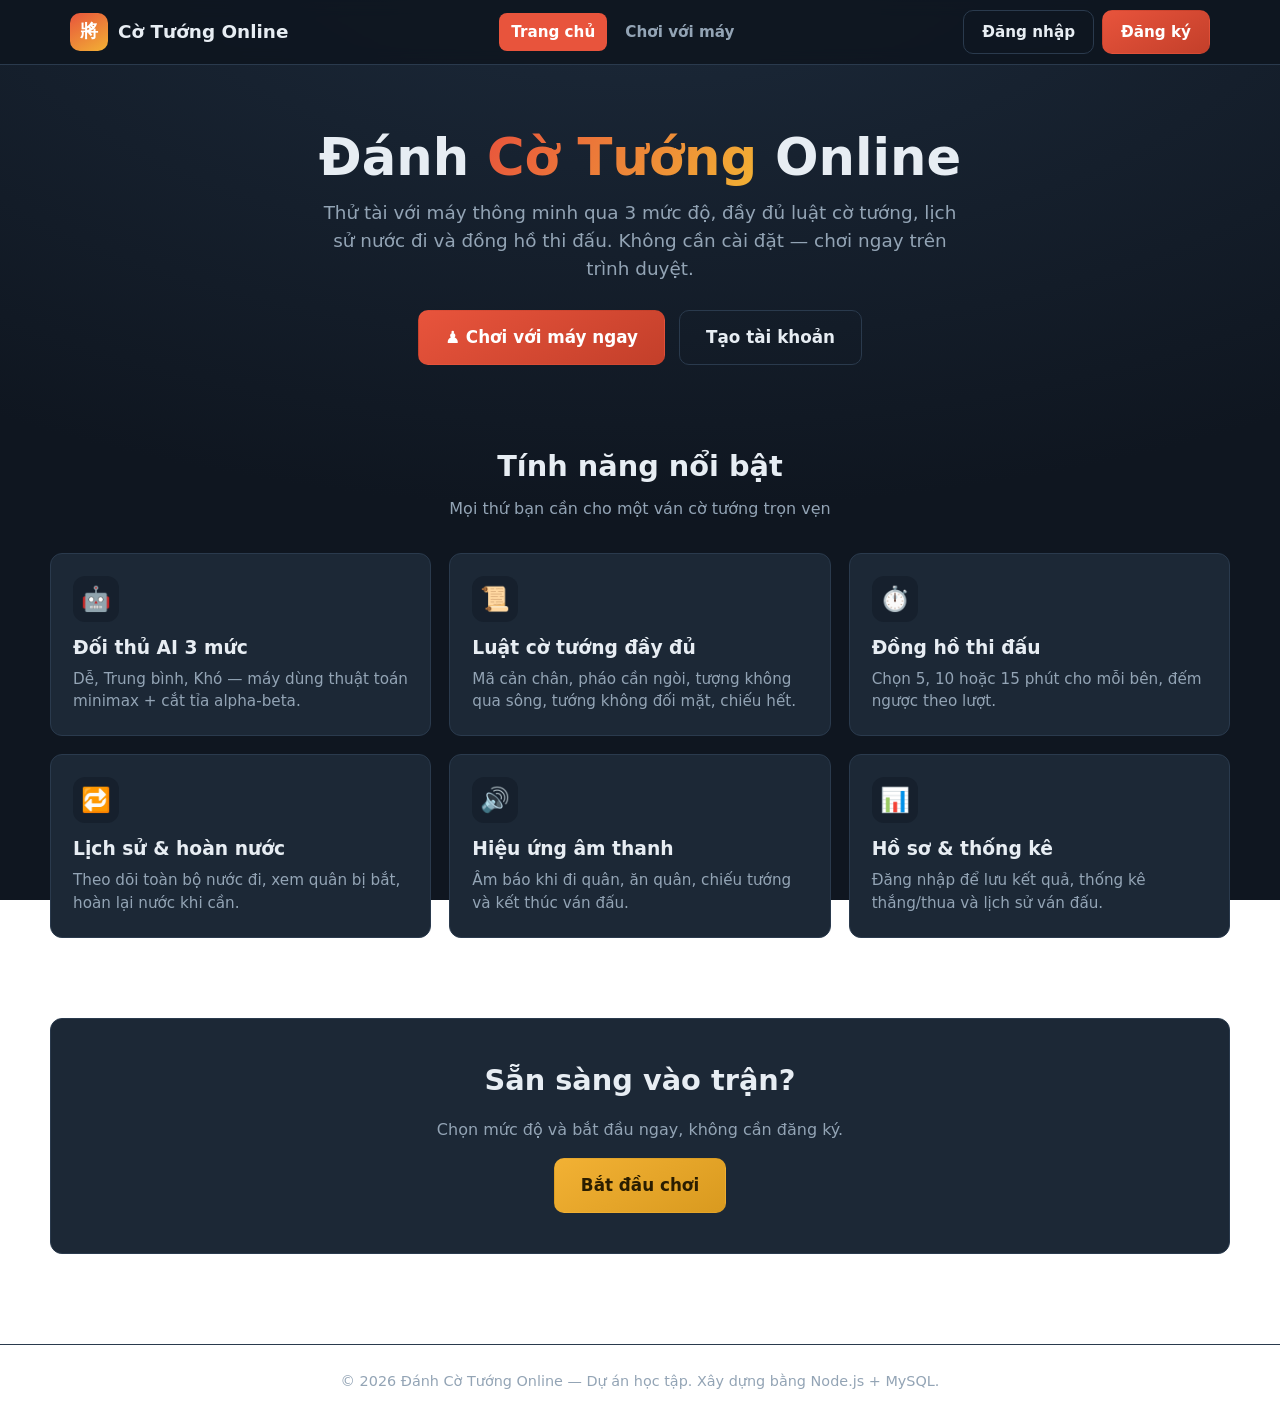
==== public/index.html @ f99c9119 "Khởi tạo dự án Đánh Cờ Tướng Online + cấu hình production - Frontend tĩnh (public/) + backend Node/E" ====
<!DOCTYPE html>
<html lang="vi">
  <head>
    <meta charset="UTF-8" />
    <meta name="viewport" content="width=device-width, initial-scale=1.0" />
    <title>Đánh Cờ Tướng Online — Chơi cờ tướng với AI miễn phí</title>
    <meta
      name="description"
      content="Chơi cờ tướng (Xiangqi) online miễn phí với máy (AI) 3 mức độ. Đầy đủ luật, lịch sử nước đi, đồng hồ thi đấu."
    />
    <link rel="stylesheet" href="css/style.css" />
  </head>
  <body>
    <header class="navbar">
      <div class="container nav-inner">
        <a class="brand" href="index.html">
          <span class="logo">將</span>
          <span>Cờ Tướng Online</span>
        </a>
        <button class="nav-toggle" aria-label="Menu">☰</button>
        <ul class="nav-menu">
          <li><a href="index.html">Trang chủ</a></li>
          <li><a href="play.html">Chơi với máy</a></li>
          <li><a href="profile.html" data-auth="user" style="display: none">Hồ sơ</a></li>
        </ul>
        <div class="nav-actions">
          <a class="btn btn-ghost" href="login.html" data-auth="guest">Đăng nhập</a>
          <a class="btn btn-primary" href="register.html" data-auth="guest">Đăng ký</a>
          <span data-auth="user" style="display: none; font-weight: 700"
            >Xin chào, <span data-user-name>bạn</span></span
          >
          <a class="btn btn-ghost" href="#" data-auth="user" data-action="logout" style="display: none"
            >Đăng xuất</a
          >
        </div>
      </div>
    </header>

    <main>
      <section class="hero container">
        <h1>Đánh <span class="grad">Cờ Tướng</span> Online</h1>
        <p>
          Thử tài với máy thông minh qua 3 mức độ, đầy đủ luật cờ tướng, lịch sử nước đi và đồng hồ thi
          đấu. Không cần cài đặt — chơi ngay trên trình duyệt.
        </p>
        <div class="hero-actions">
          <a class="btn btn-primary btn-lg" href="play.html">♟ Chơi với máy ngay</a>
          <a class="btn btn-ghost btn-lg" href="register.html">Tạo tài khoản</a>
        </div>
      </section>

      <section class="section container">
        <h2>Tính năng nổi bật</h2>
        <p class="sub">Mọi thứ bạn cần cho một ván cờ tướng trọn vẹn</p>
        <div class="grid grid-3">
          <div class="card feature">
            <div class="ico">🤖</div>
            <h3>Đối thủ AI 3 mức</h3>
            <p>Dễ, Trung bình, Khó — máy dùng thuật toán minimax + cắt tỉa alpha-beta.</p>
          </div>
          <div class="card feature">
            <div class="ico">📜</div>
            <h3>Luật cờ tướng đầy đủ</h3>
            <p>Mã cản chân, pháo cần ngòi, tượng không qua sông, tướng không đối mặt, chiếu hết.</p>
          </div>
          <div class="card feature">
            <div class="ico">⏱️</div>
            <h3>Đồng hồ thi đấu</h3>
            <p>Chọn 5, 10 hoặc 15 phút cho mỗi bên, đếm ngược theo lượt.</p>
          </div>
          <div class="card feature">
            <div class="ico">🔁</div>
            <h3>Lịch sử & hoàn nước</h3>
            <p>Theo dõi toàn bộ nước đi, xem quân bị bắt, hoàn lại nước khi cần.</p>
          </div>
          <div class="card feature">
            <div class="ico">🔊</div>
            <h3>Hiệu ứng âm thanh</h3>
            <p>Âm báo khi đi quân, ăn quân, chiếu tướng và kết thúc ván đấu.</p>
          </div>
          <div class="card feature">
            <div class="ico">📊</div>
            <h3>Hồ sơ & thống kê</h3>
            <p>Đăng nhập để lưu kết quả, thống kê thắng/thua và lịch sử ván đấu.</p>
          </div>
        </div>
      </section>

      <section class="section container center">
        <div class="card" style="padding: 40px">
          <h2>Sẵn sàng vào trận?</h2>
          <p class="text-muted">Chọn mức độ và bắt đầu ngay, không cần đăng ký.</p>
          <a class="btn btn-accent btn-lg" href="play.html">Bắt đầu chơi</a>
        </div>
      </section>
    </main>

    <footer class="footer">
      <div class="container">
        © 2026 Đánh Cờ Tướng Online — Dự án học tập. Xây dựng bằng Node.js + MySQL.
      </div>
    </footer>

    <script src="js/api.js"></script>
    <script src="js/ui.js"></script>
  </body>
</html>
---- public/css/style.css ----
/* style.css — Design system & layout chung cho Đánh Cờ Tướng Online */

:root {
  --c-bg: #0f1620;
  --c-bg-soft: #16202d;
  --c-card: #1c2836;
  --c-border: #2a3a4d;
  --c-text: #e7edf3;
  --c-muted: #93a4b5;
  --c-primary: #e8543c; /* đỏ cờ tướng */
  --c-primary-dark: #c33f2a;
  --c-accent: #f2b134;
  --c-green: #2ecc71;
  --c-radius: 12px;
  --shadow: 0 10px 30px rgba(0, 0, 0, 0.35);
  --maxw: 1180px;
  --font: "Segoe UI", "Inter", system-ui, -apple-system, Roboto, Arial, sans-serif;
}

* {
  box-sizing: border-box;
}
html,
body {
  margin: 0;
  padding: 0;
}
body {
  font-family: var(--font);
  background: radial-gradient(1200px 600px at 50% -10%, #1d2b3c, var(--c-bg)) fixed;
  color: var(--c-text);
  line-height: 1.5;
  min-height: 100vh;
}
a {
  color: inherit;
  text-decoration: none;
}
img {
  max-width: 100%;
}
.container {
  width: 100%;
  max-width: var(--maxw);
  margin: 0 auto;
  padding: 0 20px;
}
.hidden {
  display: none !important;
}
.text-muted {
  color: var(--c-muted);
}
.center {
  text-align: center;
}

/* ---------- Navbar ---------- */
.navbar {
  position: sticky;
  top: 0;
  z-index: 40;
  background: rgba(15, 22, 32, 0.92);
  backdrop-filter: blur(8px);
  border-bottom: 1px solid var(--c-border);
}
.nav-inner {
  display: flex;
  align-items: center;
  justify-content: space-between;
  height: 64px;
}
.brand {
  display: flex;
  align-items: center;
  gap: 10px;
  font-weight: 800;
  font-size: 1.15rem;
}
.brand .logo {
  display: inline-flex;
  align-items: center;
  justify-content: center;
  width: 38px;
  height: 38px;
  border-radius: 10px;
  background: linear-gradient(150deg, var(--c-primary), var(--c-accent));
  color: #fff;
  font-weight: 900;
  font-family: "Noto Serif", serif;
}
.nav-menu {
  display: flex;
  align-items: center;
  gap: 6px;
  list-style: none;
  margin: 0;
  padding: 0;
}
.nav-menu a {
  display: inline-block;
  padding: 8px 12px;
  border-radius: 8px;
  color: var(--c-muted);
  font-weight: 600;
  font-size: 0.95rem;
}
.nav-menu a:hover {
  color: var(--c-text);
  background: var(--c-bg-soft);
}
.nav-menu a.active {
  color: #fff;
  background: var(--c-primary);
}
.nav-actions {
  display: flex;
  align-items: center;
  gap: 8px;
}
.nav-toggle {
  display: none;
  background: none;
  border: 1px solid var(--c-border);
  color: var(--c-text);
  border-radius: 8px;
  padding: 6px 10px;
  font-size: 1.1rem;
  cursor: pointer;
}

/* ---------- Buttons ---------- */
.btn {
  display: inline-flex;
  align-items: center;
  justify-content: center;
  gap: 8px;
  padding: 10px 18px;
  border-radius: 10px;
  border: 1px solid transparent;
  font-weight: 700;
  font-size: 0.95rem;
  cursor: pointer;
  transition: transform 0.05s ease, background 0.15s ease, box-shadow 0.15s;
  background: var(--c-bg-soft);
  color: var(--c-text);
  font-family: inherit;
}
.btn:hover {
  box-shadow: var(--shadow);
}
.btn:active {
  transform: translateY(1px);
}
.btn-primary {
  background: linear-gradient(150deg, var(--c-primary), var(--c-primary-dark));
  color: #fff;
}
.btn-accent {
  background: linear-gradient(150deg, var(--c-accent), #d99a1f);
  color: #2a1d00;
}
.btn-ghost {
  background: transparent;
  border-color: var(--c-border);
}
.btn-block {
  width: 100%;
}
.btn-lg {
  padding: 14px 26px;
  font-size: 1.05rem;
}

/* ---------- Cards ---------- */
.card {
  background: var(--c-card);
  border: 1px solid var(--c-border);
  border-radius: var(--c-radius);
  padding: 22px;
}

/* ---------- Hero ---------- */
.hero {
  padding: 64px 0 40px;
  text-align: center;
}
.hero h1 {
  font-size: clamp(2rem, 5vw, 3.2rem);
  margin: 0 0 14px;
  line-height: 1.1;
}
.hero h1 .grad {
  background: linear-gradient(120deg, var(--c-primary), var(--c-accent));
  -webkit-background-clip: text;
  background-clip: text;
  color: transparent;
}
.hero p {
  color: var(--c-muted);
  font-size: 1.15rem;
  max-width: 640px;
  margin: 0 auto 28px;
}
.hero-actions {
  display: flex;
  gap: 14px;
  justify-content: center;
  flex-wrap: wrap;
}

/* ---------- Feature grid ---------- */
.section {
  padding: 40px 0;
}
.section h2 {
  text-align: center;
  font-size: 1.8rem;
  margin: 0 0 8px;
}
.section .sub {
  text-align: center;
  color: var(--c-muted);
  margin: 0 0 32px;
}
.grid {
  display: grid;
  gap: 18px;
}
.grid-3 {
  grid-template-columns: repeat(3, 1fr);
}
.grid-2 {
  grid-template-columns: repeat(2, 1fr);
}
.feature {
  text-align: left;
}
.feature .ico {
  width: 46px;
  height: 46px;
  border-radius: 12px;
  display: flex;
  align-items: center;
  justify-content: center;
  font-size: 1.5rem;
  background: var(--c-bg-soft);
  margin-bottom: 12px;
}
.feature h3 {
  margin: 0 0 6px;
}
.feature p {
  margin: 0;
  color: var(--c-muted);
  font-size: 0.95rem;
}

/* ---------- Footer ---------- */
.footer {
  border-top: 1px solid var(--c-border);
  margin-top: 50px;
  padding: 26px 0;
  color: var(--c-muted);
  text-align: center;
  font-size: 0.9rem;
}

/* ---------- Forms ---------- */
.auth-wrap {
  max-width: 420px;
  margin: 48px auto;
}
.auth-wrap h1 {
  text-align: center;
  margin: 0 0 6px;
}
.form-group {
  margin-bottom: 16px;
}
.form-group label {
  display: block;
  margin-bottom: 6px;
  font-weight: 600;
  font-size: 0.9rem;
  color: var(--c-muted);
}
.input {
  width: 100%;
  padding: 11px 13px;
  border-radius: 9px;
  border: 1px solid var(--c-border);
  background: var(--c-bg-soft);
  color: var(--c-text);
  font-size: 1rem;
  font-family: inherit;
}
.input:focus {
  outline: none;
  border-color: var(--c-primary);
}
.form-msg {
  min-height: 20px;
  font-size: 0.9rem;
  margin-bottom: 10px;
}
.form-msg.error {
  color: #ff6b6b;
}
.form-msg.ok {
  color: var(--c-green);
}
.form-foot {
  text-align: center;
  margin-top: 16px;
  color: var(--c-muted);
  font-size: 0.9rem;
}
.form-foot a {
  color: var(--c-accent);
  font-weight: 600;
}

/* ---------- Trang chơi ---------- */
.play-layout {
  display: grid;
  grid-template-columns: 1fr 340px;
  gap: 24px;
  padding: 24px 0 60px;
  align-items: start;
}
.board-col {
  display: flex;
  flex-direction: column;
  align-items: center;
  gap: 14px;
}
.player-bar {
  width: 100%;
  max-width: 540px;
  display: flex;
  align-items: center;
  justify-content: space-between;
  background: var(--c-card);
  border: 1px solid var(--c-border);
  border-radius: 10px;
  padding: 8px 14px;
}
.player-bar .who {
  display: flex;
  align-items: center;
  gap: 10px;
  font-weight: 700;
}
.player-bar .dot {
  width: 12px;
  height: 12px;
  border-radius: 50%;
}
.dot.red {
  background: var(--c-primary);
}
.dot.black {
  background: #2c3a4a;
  border: 1px solid #58708a;
}
.clock {
  font-variant-numeric: tabular-nums;
  font-weight: 800;
  font-size: 1.3rem;
  padding: 4px 12px;
  border-radius: 8px;
  background: var(--c-bg-soft);
  color: var(--c-muted);
}
.player-bar.active .clock {
  background: var(--c-primary);
  color: #fff;
}
.captured {
  min-height: 26px;
  display: flex;
  flex-wrap: wrap;
  gap: 4px;
}
.cap-chip {
  display: inline-flex;
  align-items: center;
  justify-content: center;
  width: 24px;
  height: 24px;
  border-radius: 50%;
  font-size: 0.85rem;
  font-family: "Noto Serif", serif;
  background: #f0dcb0;
}
.cap-chip.red {
  color: var(--c-primary);
}
.cap-chip.black {
  color: #1d2733;
}

.side-panel {
  display: flex;
  flex-direction: column;
  gap: 16px;
}
.panel {
  background: var(--c-card);
  border: 1px solid var(--c-border);
  border-radius: var(--c-radius);
  padding: 16px;
}
.panel h3 {
  margin: 0 0 12px;
  font-size: 1rem;
  color: var(--c-muted);
  text-transform: uppercase;
  letter-spacing: 0.5px;
}
#status-msg {
  font-weight: 700;
  font-size: 1.05rem;
}
.controls {
  display: flex;
  gap: 8px;
  flex-wrap: wrap;
}
.controls .btn {
  flex: 1;
  padding: 9px 10px;
  font-size: 0.88rem;
}
#move-list {
  max-height: 320px;
  overflow-y: auto;
  font-size: 0.9rem;
}
.move-row {
  display: grid;
  grid-template-columns: 32px 1fr 1fr;
  gap: 6px;
  padding: 3px 0;
  border-bottom: 1px solid rgba(255, 255, 255, 0.04);
}
.move-no {
  color: var(--c-muted);
}
.move-cell {
  padding: 1px 4px;
  border-radius: 5px;
}
.mv-red {
  color: #ff9b8a;
}
.mv-black {
  color: #9fc3e8;
}

/* ---------- Overlay / Modal ---------- */
.overlay {
  position: fixed;
  inset: 0;
  background: rgba(8, 12, 18, 0.78);
  display: flex;
  align-items: center;
  justify-content: center;
  z-index: 60;
  padding: 20px;
}
.modal {
  background: var(--c-card);
  border: 1px solid var(--c-border);
  border-radius: 16px;
  padding: 28px;
  width: 100%;
  max-width: 440px;
  box-shadow: var(--shadow);
}
.modal h2 {
  margin: 0 0 18px;
  text-align: center;
}
.opt-group {
  margin-bottom: 18px;
}
.opt-group > label {
  display: block;
  font-weight: 700;
  margin-bottom: 8px;
  color: var(--c-muted);
}
.opt-row {
  display: flex;
  gap: 8px;
}
.opt-row input {
  display: none;
}
.opt-row label {
  flex: 1;
  text-align: center;
  padding: 10px;
  border-radius: 9px;
  border: 1px solid var(--c-border);
  cursor: pointer;
  font-weight: 600;
  background: var(--c-bg-soft);
}
.opt-row input:checked + label {
  border-color: var(--c-primary);
  background: rgba(232, 84, 60, 0.18);
  color: #fff;
}

/* ---------- Bảng thống kê hồ sơ ---------- */
.stat-grid {
  display: grid;
  grid-template-columns: repeat(4, 1fr);
  gap: 14px;
}
.stat {
  text-align: center;
  background: var(--c-bg-soft);
  border-radius: 10px;
  padding: 16px 10px;
}
.stat .num {
  font-size: 1.8rem;
  font-weight: 800;
}
.stat .lbl {
  color: var(--c-muted);
  font-size: 0.85rem;
}
table.games {
  width: 100%;
  border-collapse: collapse;
  font-size: 0.92rem;
}
table.games th,
table.games td {
  text-align: left;
  padding: 9px 8px;
  border-bottom: 1px solid var(--c-border);
}
table.games th {
  color: var(--c-muted);
  font-weight: 600;
}
.badge {
  padding: 2px 9px;
  border-radius: 20px;
  font-size: 0.8rem;
  font-weight: 700;
}
.badge.win {
  background: rgba(46, 204, 113, 0.2);
  color: var(--c-green);
}
.badge.loss {
  background: rgba(231, 76, 60, 0.2);
  color: #ff6b6b;
}
.badge.draw {
  background: rgba(243, 177, 52, 0.2);
  color: var(--c-accent);
}

/* ---------- Responsive ---------- */
@media (max-width: 900px) {
  .play-layout {
    grid-template-columns: 1fr;
  }
  .side-panel {
    order: 2;
  }
}
@media (max-width: 760px) {
  .grid-3,
  .grid-2 {
    grid-template-columns: 1fr;
  }
  .nav-menu {
    display: none;
    position: absolute;
    top: 64px;
    left: 0;
    right: 0;
    flex-direction: column;
    align-items: stretch;
    background: var(--c-bg-soft);
    border-bottom: 1px solid var(--c-border);
    padding: 10px;
    gap: 2px;
  }
  .nav-menu.open {
    display: flex;
  }
  .nav-toggle {
    display: inline-block;
  }
  .stat-grid {
    grid-template-columns: repeat(2, 1fr);
  }
}
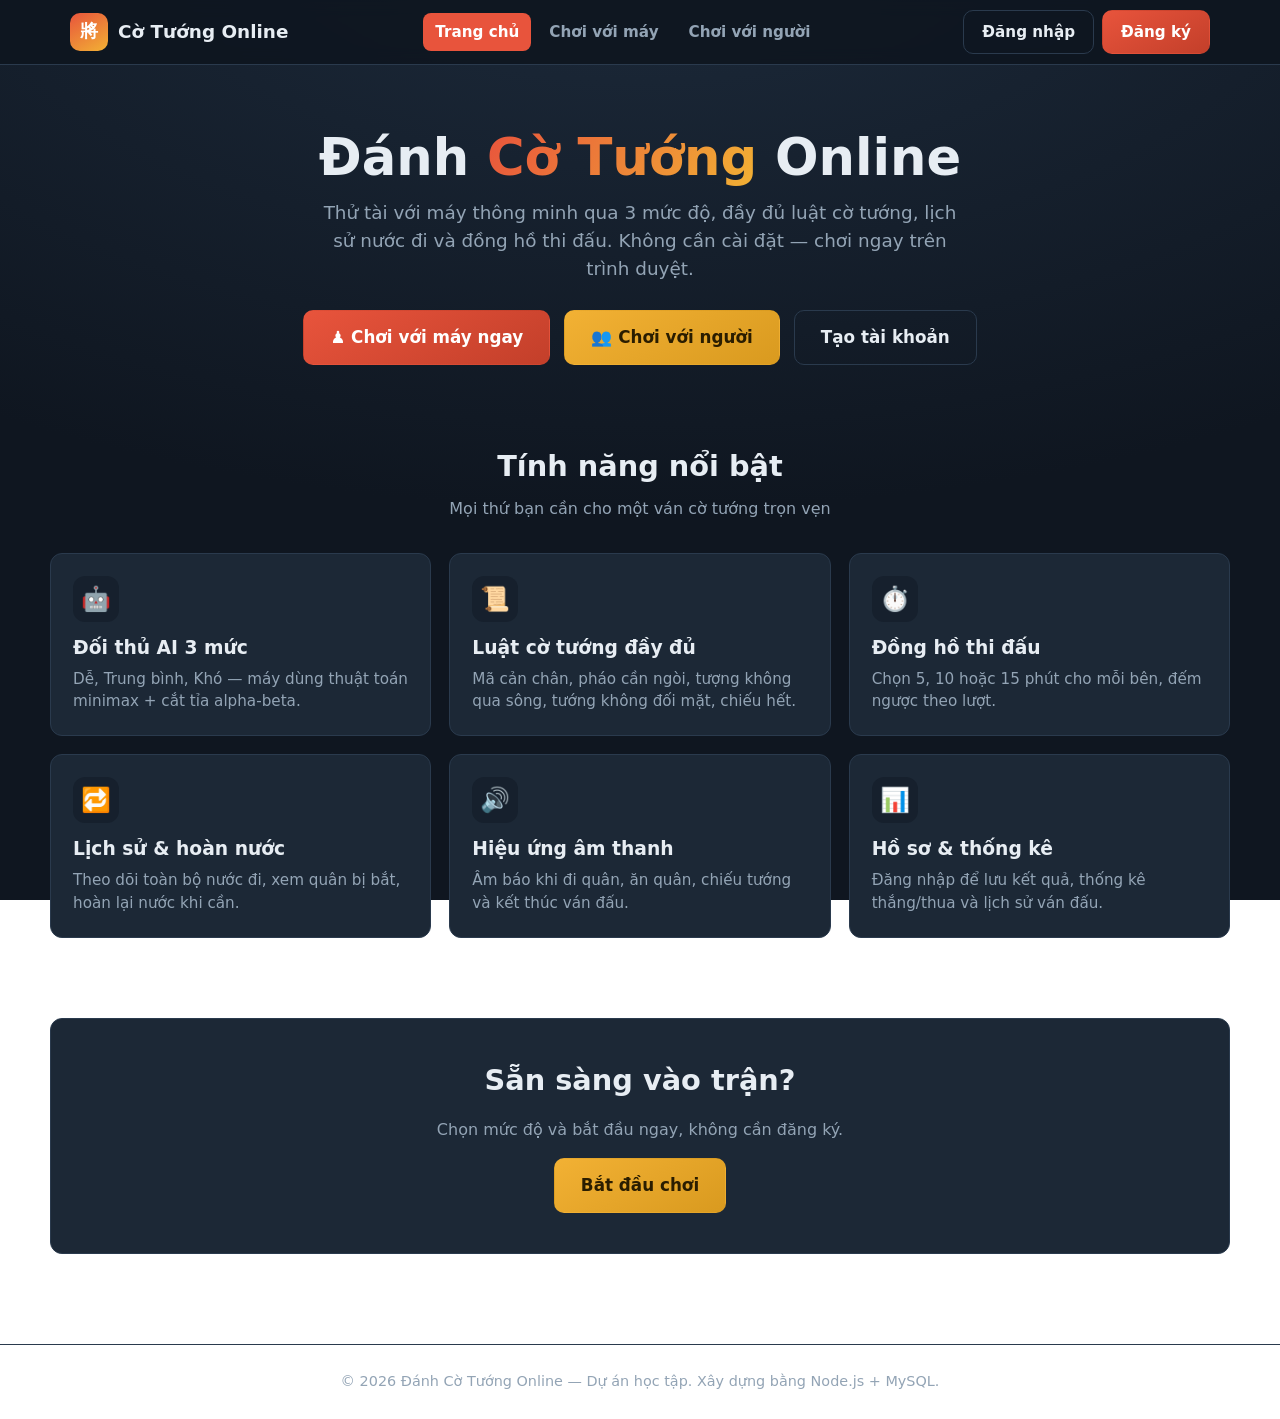
==== commit 5a8c4ab3: "THÊM CHỨC NĂNG ĐÁNH VỚI NGƯỜI" ====
--- a/public/index.html
+++ b/public/index.html
@@ -21,6 +21,7 @@
         <ul class="nav-menu">
           <li><a href="index.html">Trang chủ</a></li>
           <li><a href="play.html">Chơi với máy</a></li>
+          <li><a href="play-online.html">Chơi với người</a></li>
           <li><a href="profile.html" data-auth="user" style="display: none">Hồ sơ</a></li>
         </ul>
         <div class="nav-actions">
@@ -45,6 +46,7 @@
         </p>
         <div class="hero-actions">
           <a class="btn btn-primary btn-lg" href="play.html">♟ Chơi với máy ngay</a>
+          <a class="btn btn-accent btn-lg" href="play-online.html">👥 Chơi với người</a>
           <a class="btn btn-ghost btn-lg" href="register.html">Tạo tài khoản</a>
         </div>
       </section>
--- a/public/css/style.css
+++ b/public/css/style.css
@@ -578,6 +578,47 @@
     order: 2;
   }
 }
+/* ---------- Chơi với người: chat + mã phòng ---------- */
+.chat-log {
+  max-height: 160px;
+  overflow-y: auto;
+  font-size: 0.9rem;
+  margin-bottom: 8px;
+  display: flex;
+  flex-direction: column;
+  gap: 3px;
+}
+.chat-line {
+  background: var(--c-bg-soft);
+  padding: 4px 8px;
+  border-radius: 8px;
+  word-break: break-word;
+}
+.chat-line b {
+  color: var(--c-accent);
+}
+.chat-row {
+  display: flex;
+  gap: 8px;
+}
+.chat-row input {
+  flex: 1;
+  min-width: 0;
+  padding: 9px 10px;
+  border-radius: 9px;
+  border: 1px solid var(--c-border);
+  background: var(--c-bg-soft);
+  color: var(--c-text);
+}
+.room-code {
+  font-size: 2rem;
+  font-weight: 800;
+  letter-spacing: 6px;
+  color: var(--c-accent);
+  margin: 6px 0;
+  font-family: "Noto Serif", monospace;
+}
+
 @media (max-width: 760px) {
   .grid-3,
   .grid-2 {
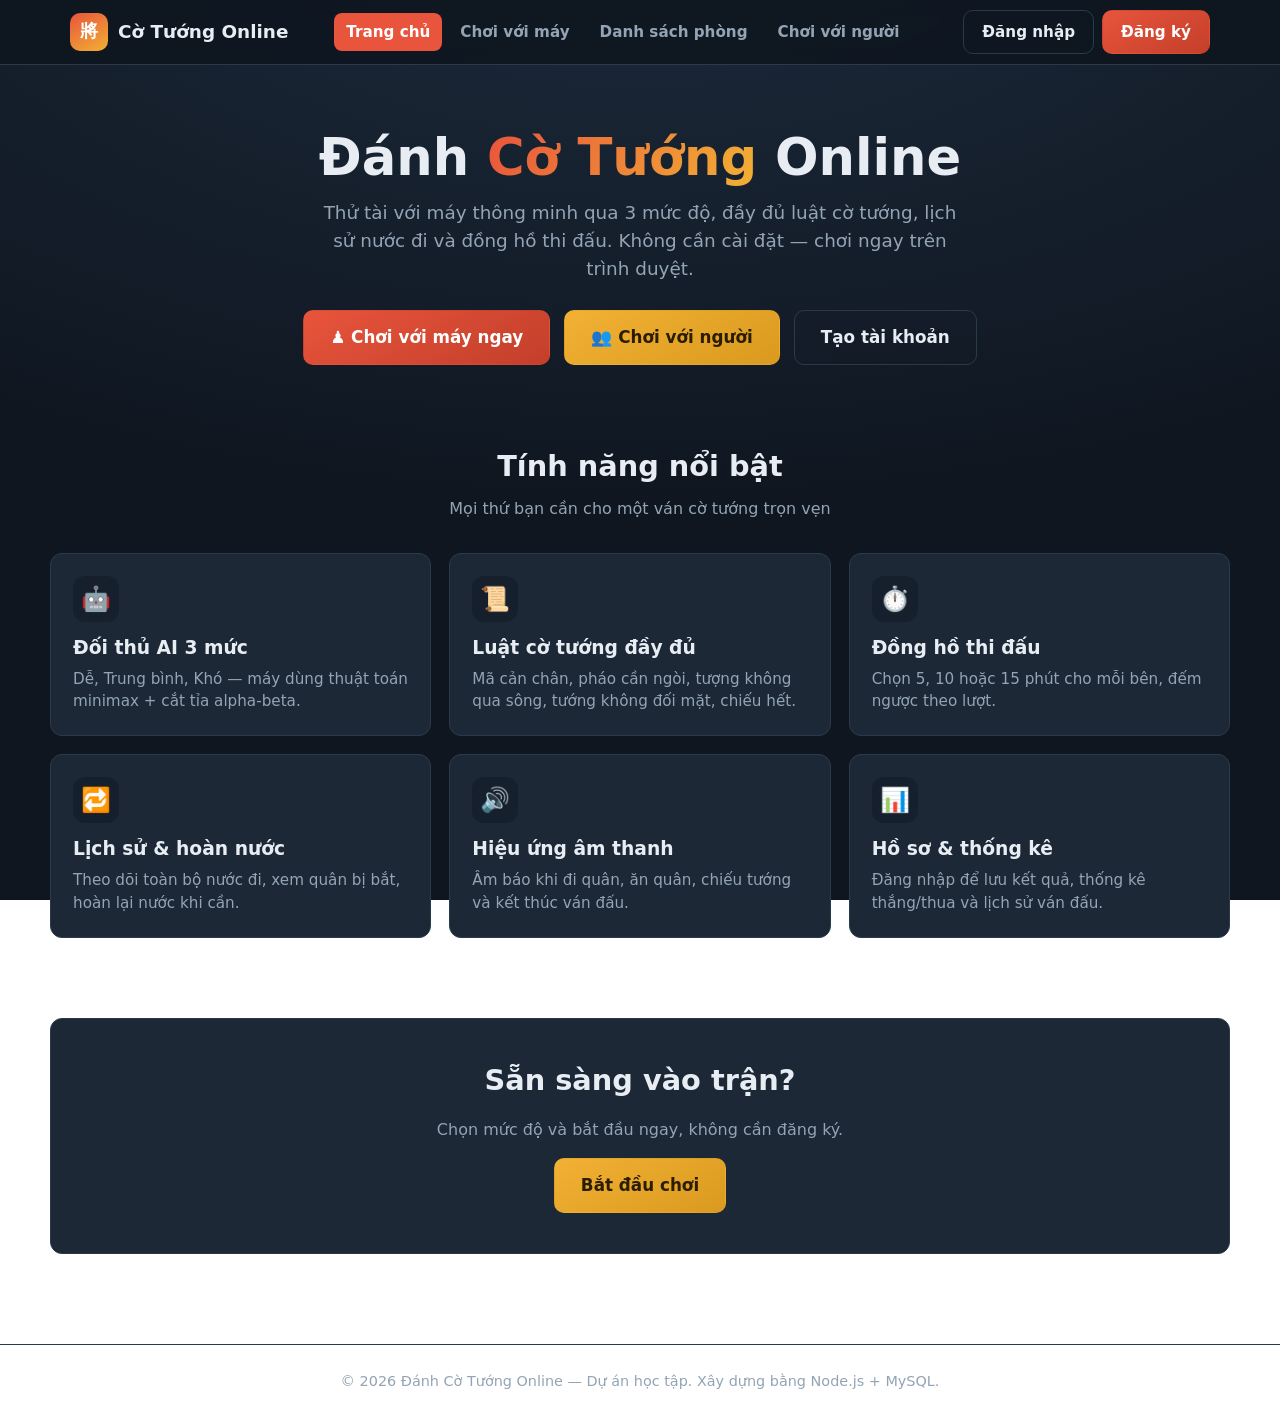
==== commit de355534: "up code" ====
--- a/public/index.html
+++ b/public/index.html
@@ -21,6 +21,7 @@
         <ul class="nav-menu">
           <li><a href="index.html">Trang chủ</a></li>
           <li><a href="play.html">Chơi với máy</a></li>
+          <li><a href="rooms.html">Danh sách phòng</a></li>
           <li><a href="play-online.html">Chơi với người</a></li>
           <li><a href="profile.html" data-auth="user" style="display: none">Hồ sơ</a></li>
         </ul>
--- a/public/css/style.css
+++ b/public/css/style.css
@@ -471,6 +471,7 @@
   padding: 20px;
 }
 .modal {
+  position: relative;
   background: var(--c-card);
   border: 1px solid var(--c-border);
   border-radius: 16px;
@@ -478,6 +479,28 @@
   width: 100%;
   max-width: 440px;
   box-shadow: var(--shadow);
+}
+.modal-close {
+  position: absolute;
+  top: 12px;
+  right: 14px;
+  width: 34px;
+  height: 34px;
+  border: none;
+  border-radius: 50%;
+  background: var(--c-bg-soft);
+  color: var(--c-muted);
+  font-size: 1.4rem;
+  line-height: 1;
+  cursor: pointer;
+  display: flex;
+  align-items: center;
+  justify-content: center;
+  transition: background 0.15s, color 0.15s;
+}
+.modal-close:hover {
+  background: var(--c-primary);
+  color: #fff;
 }
 .modal h2 {
   margin: 0 0 18px;
@@ -617,6 +640,51 @@
   color: var(--c-accent);
   margin: 6px 0;
   font-family: "Noto Serif", monospace;
+}
+
+/* Danh sách phòng đang mở */
+.room-list {
+  max-height: 200px;
+  overflow-y: auto;
+  display: flex;
+  flex-direction: column;
+  gap: 6px;
+}
+.room-item {
+  display: flex;
+  align-items: center;
+  justify-content: space-between;
+  gap: 8px;
+  padding: 8px 10px;
+  border: 1px solid var(--c-border);
+  border-radius: 9px;
+  background: var(--c-bg-soft);
+}
+.room-info {
+  display: flex;
+  flex-direction: column;
+  line-height: 1.3;
+  min-width: 0;
+}
+.room-info b {
+  overflow: hidden;
+  text-overflow: ellipsis;
+  white-space: nowrap;
+}
+.room-code-sm {
+  font-size: 0.78rem;
+  color: var(--c-muted);
+  letter-spacing: 1px;
+}
+.room-item .btn {
+  padding: 6px 16px;
+  flex-shrink: 0;
+}
+.room-empty {
+  color: var(--c-muted);
+  font-size: 0.9rem;
+  text-align: center;
+  padding: 14px 6px;
 }
 
 @media (max-width: 760px) {
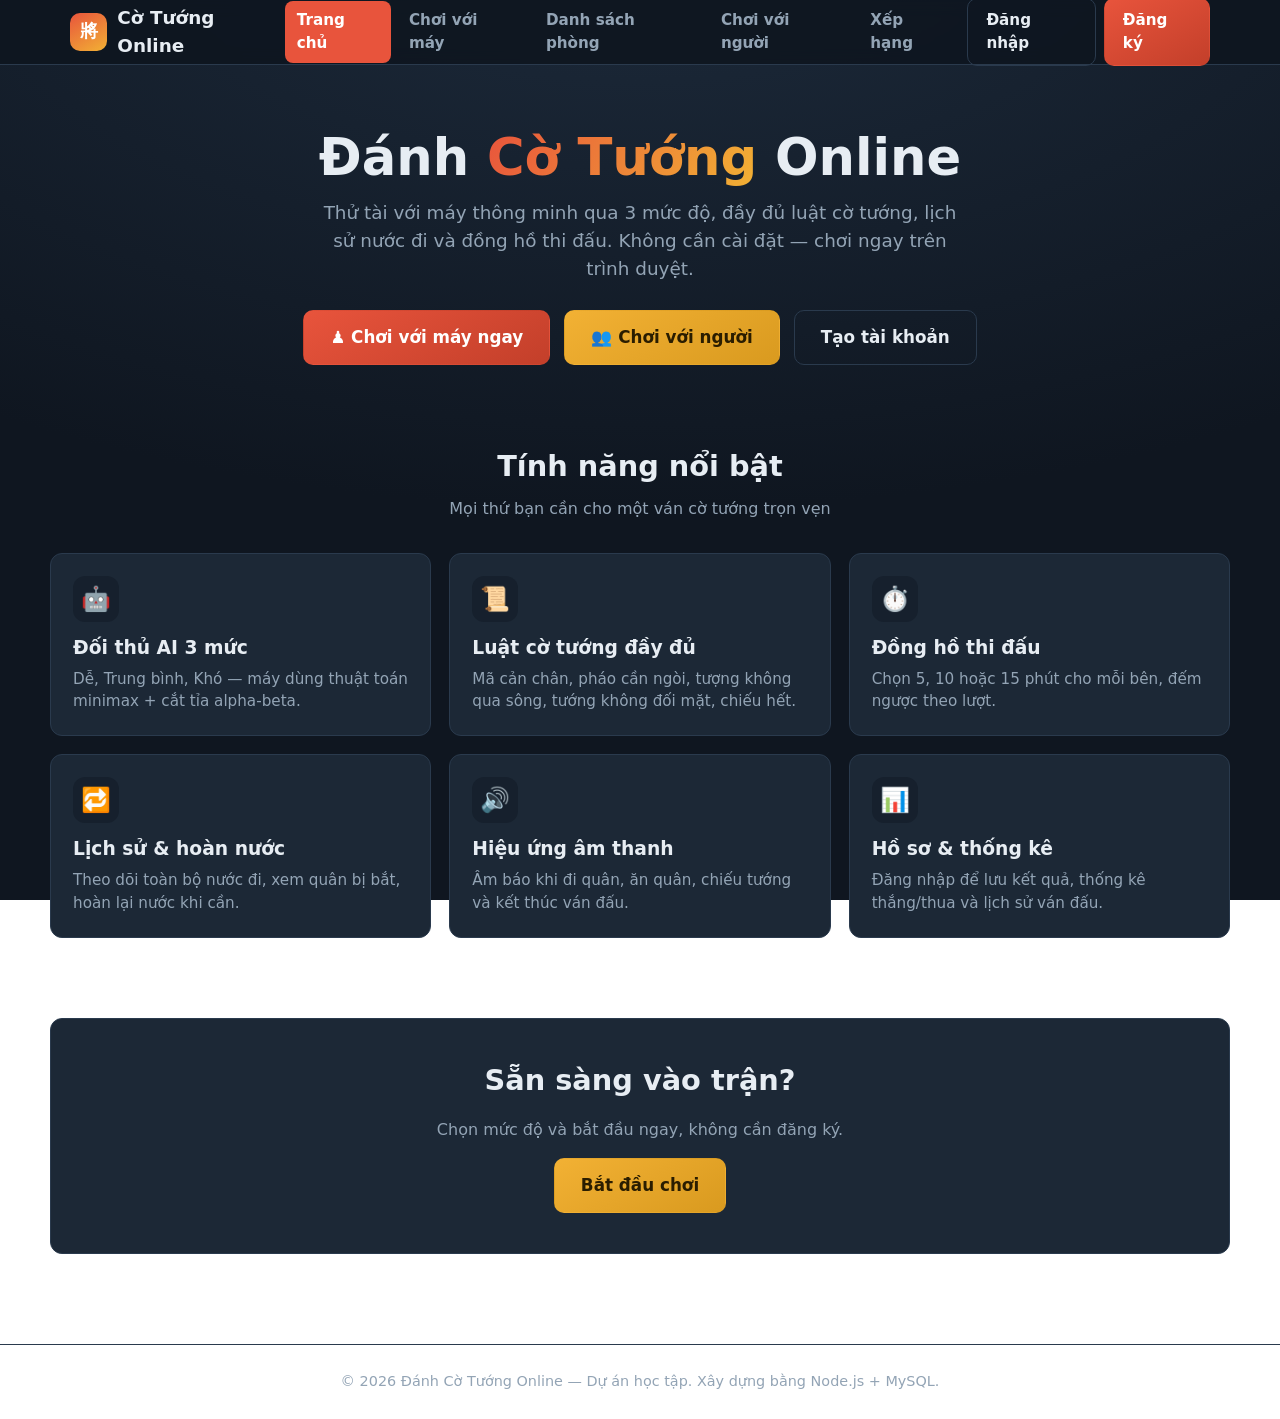
==== commit ebba50f3: "Thêm bảng xếp hạng ELO, hoàn thiện đấu online, và xem lại ván Bảng xếp hạng: - user.service.leaderbo" ====
--- a/public/index.html
+++ b/public/index.html
@@ -23,6 +23,7 @@
           <li><a href="play.html">Chơi với máy</a></li>
           <li><a href="rooms.html">Danh sách phòng</a></li>
           <li><a href="play-online.html">Chơi với người</a></li>
+          <li><a href="leaderboard.html">Xếp hạng</a></li>
           <li><a href="profile.html" data-auth="user" style="display: none">Hồ sơ</a></li>
         </ul>
         <div class="nav-actions">
--- a/public/css/style.css
+++ b/public/css/style.css
@@ -335,6 +335,10 @@
   align-items: center;
   gap: 14px;
 }
+/* Khi lật bàn (bên Đen): đưa thanh người chơi của mình xuống dưới */
+.board-col.flip #bar-red { order: 1; }
+.board-col.flip #board { order: 2; }
+.board-col.flip #bar-black { order: 3; }
 .player-bar {
   width: 100%;
   max-width: 540px;
@@ -685,6 +689,25 @@
   font-size: 0.9rem;
   text-align: center;
   padding: 14px 6px;
+}
+
+/* Khung đề nghị cầu hòa / hoàn nước */
+.offer-box {
+  margin-top: 10px;
+  padding: 10px 12px;
+  border: 1px solid var(--c-accent);
+  border-radius: 9px;
+  background: rgba(242, 177, 52, 0.12);
+  font-size: 0.92rem;
+}
+.offer-actions {
+  display: flex;
+  gap: 8px;
+  margin-top: 8px;
+}
+.offer-actions .btn {
+  flex: 1;
+  padding: 7px 10px;
 }
 
 @media (max-width: 760px) {
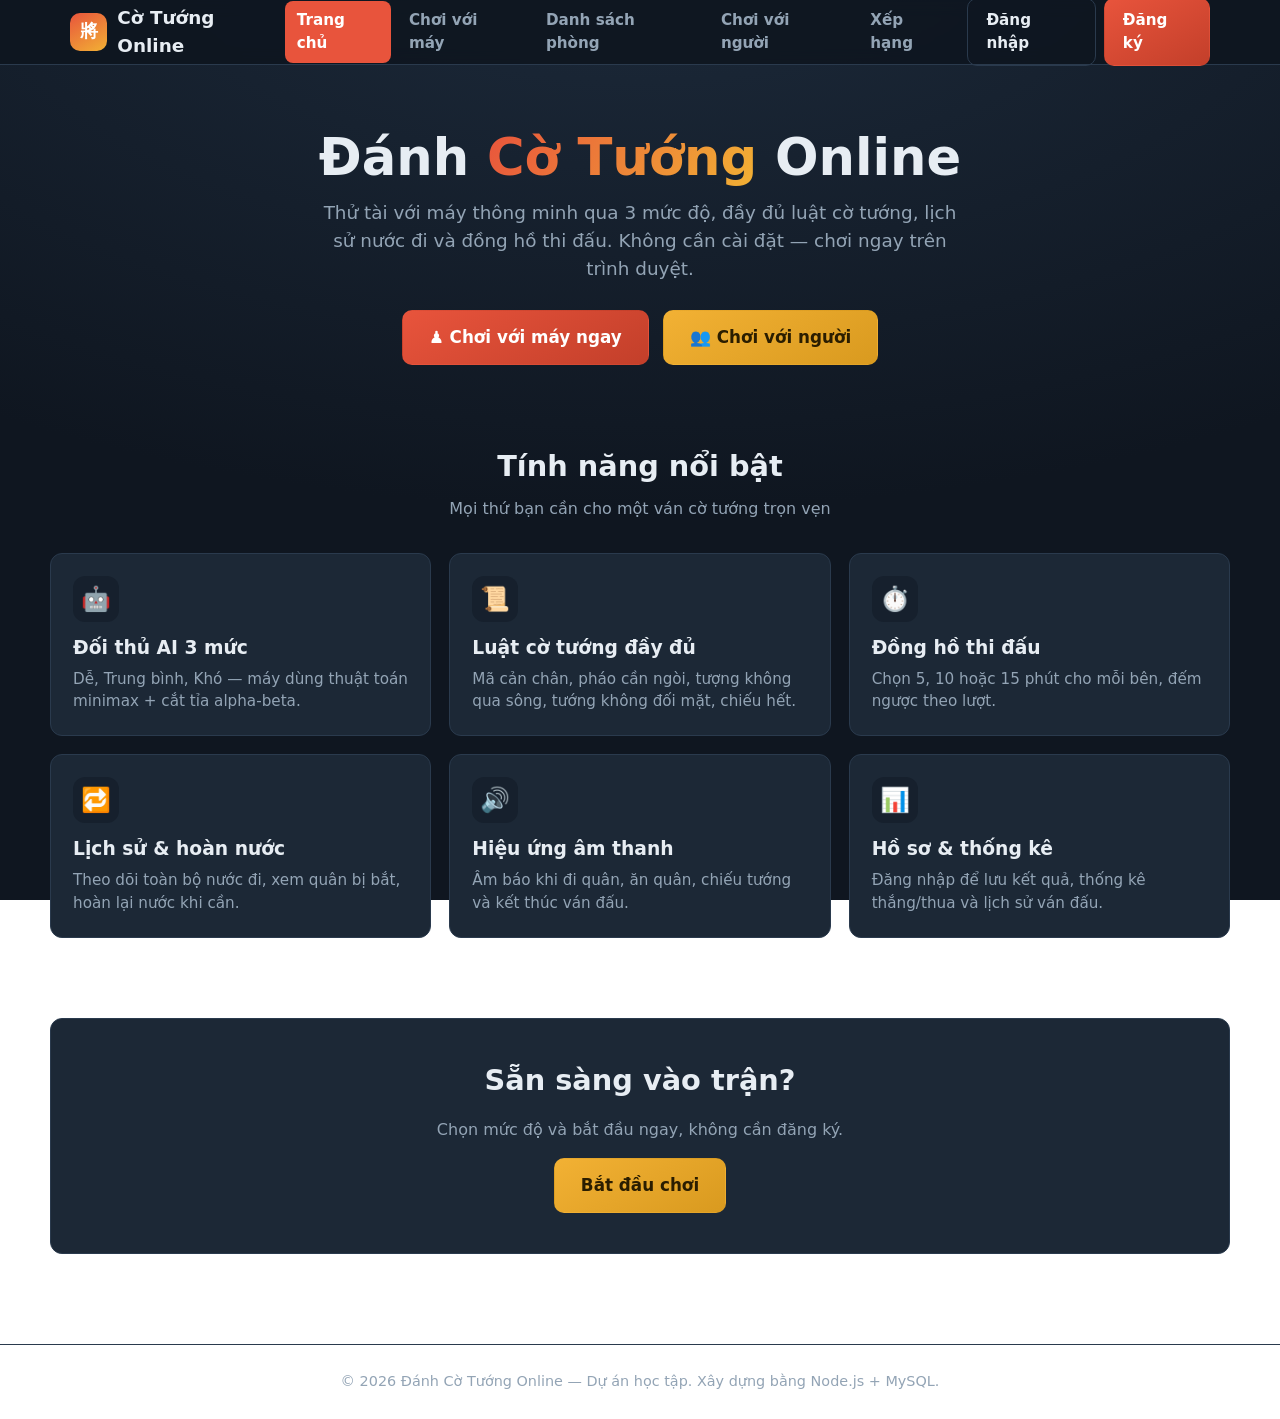
==== commit be5e5465: "up code" ====
--- a/public/index.html
+++ b/public/index.html
@@ -49,7 +49,6 @@
         <div class="hero-actions">
           <a class="btn btn-primary btn-lg" href="play.html">♟ Chơi với máy ngay</a>
           <a class="btn btn-accent btn-lg" href="play-online.html">👥 Chơi với người</a>
-          <a class="btn btn-ghost btn-lg" href="register.html">Tạo tài khoản</a>
         </div>
       </section>
 
--- a/public/css/style.css
+++ b/public/css/style.css
@@ -521,6 +521,7 @@
 }
 .opt-row {
   display: flex;
+  flex-wrap: wrap;
   gap: 8px;
 }
 .opt-row input {
@@ -689,6 +690,21 @@
   font-size: 0.9rem;
   text-align: center;
   padding: 14px 6px;
+}
+
+/* Chấm "live" nhấp nháy khi xem trực tiếp */
+.live-dot {
+  display: inline-block;
+  width: 9px;
+  height: 9px;
+  border-radius: 50%;
+  background: #ff4d4f;
+  margin-left: 4px;
+  animation: livepulse 1.2s ease-in-out infinite;
+}
+@keyframes livepulse {
+  0%, 100% { opacity: 1; box-shadow: 0 0 0 0 rgba(255, 77, 79, 0.5); }
+  50% { opacity: 0.5; box-shadow: 0 0 0 6px rgba(255, 77, 79, 0); }
 }
 
 /* Khung đề nghị cầu hòa / hoàn nước */
